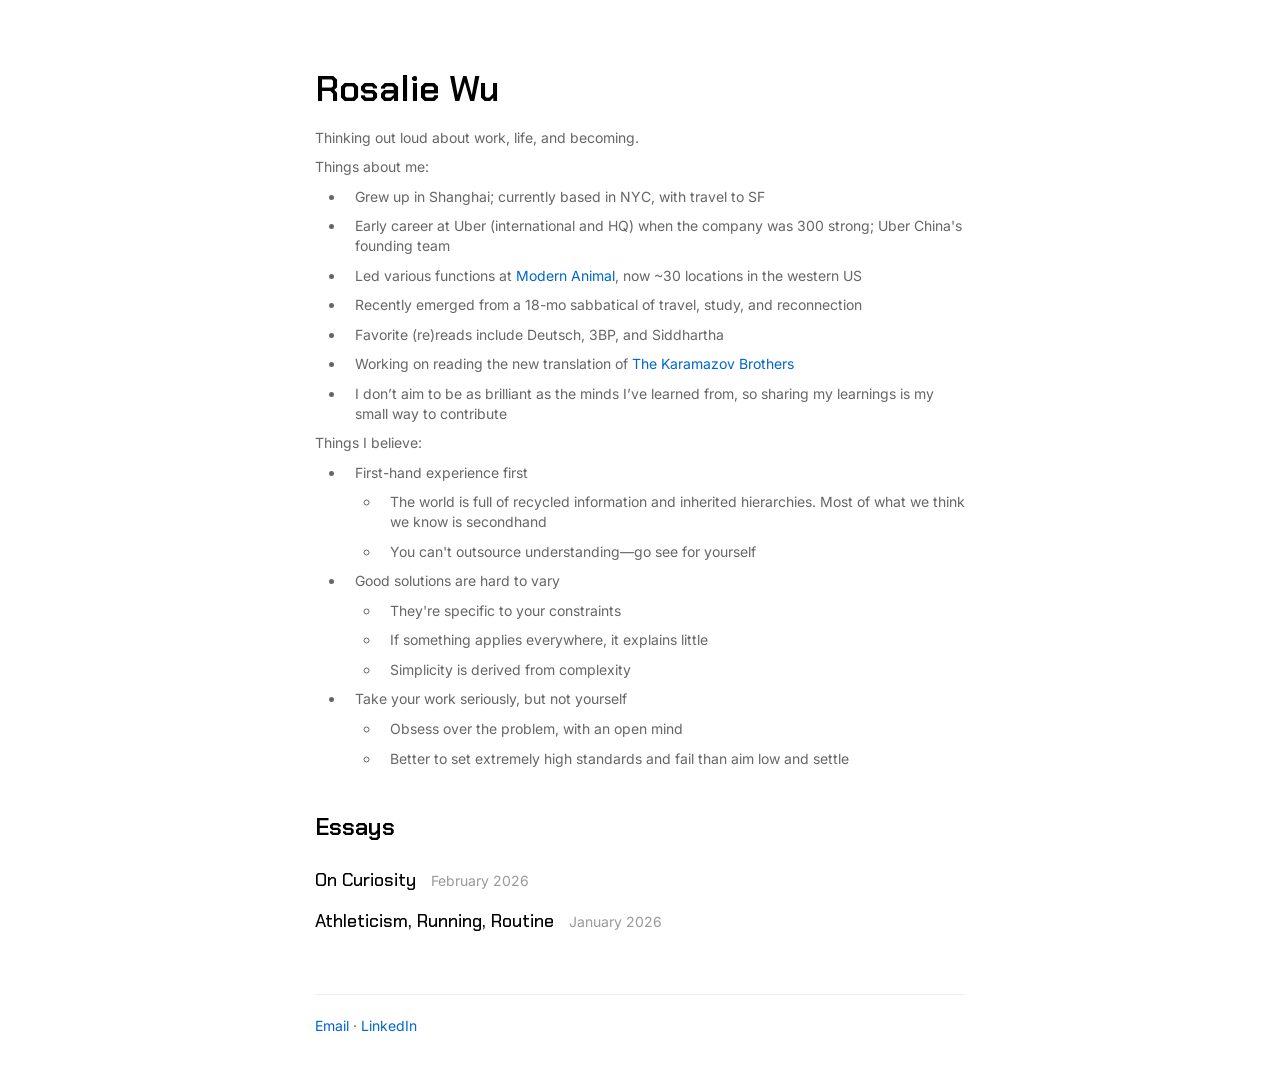
==== index.html @ 354f7472 "Initial commit: personal website" ====
<!DOCTYPE html>
<html lang="en">
<head>
  <meta charset="UTF-8">
  <meta name="viewport" content="width=device-width, initial-scale=1.0">
  <title>Rosalie Wu</title>
  
  <!-- Google Fonts -->
  <link rel="preconnect" href="https://fonts.googleapis.com">
  <link rel="preconnect" href="https://fonts.gstatic.com" crossorigin>
  <link href="https://fonts.googleapis.com/css2?family=Chakra+Petch:wght@400;500;600;700&family=Inter:wght@400;500;600&display=swap" rel="stylesheet">
  
  <link rel="stylesheet" href="style.css">
</head>
<body>
  <div class="container">
    <h1>Rosalie Wu</h1>
    <p class="bio">Thinking out loud about work, life, and becoming. </p>
    <p class="bio">Things about me:</p>
    <ul class="bio">
      <li>Grew up in Shanghai; currently based in NYC, with travel to SF</li>
      <li>Early career at Uber (international and HQ) when the company was 300 strong; Uber China's founding team</li>
      <li>Led various functions at <a href="https://www.modernanimal.com" target="_blank">Modern Animal</a>, now ~30 locations in the western US</li>
      <li>Recently emerged from a 18-mo sabbatical of travel, study, and reconnection</li>
      <li>Favorite (re)reads include Deutsch, 3BP, and Siddhartha</li>
      <li>Working on reading the new translation of <a href="https://a.co/d/9VdGdmg" target="_blank">The Karamazov Brothers</a></li>
      <li>I don’t aim to be as brilliant as the minds I’ve learned from, so sharing my learnings is my small way to contribute</li>
    </ul>
    <p class="bio">Things I believe:</p>
    </ul>
    <ul class="bio">
      <li>First-hand experience first
        <ul>
          <li>The world is full of recycled information and inherited hierarchies. Most of what we think we know is secondhand</li>
          <li>You can't outsource understanding—go see for yourself</li>
        </ul>
      </li>
      <li>Good solutions are hard to vary
        <ul>
          <li>They're specific to your constraints</li>
          <li>If something applies everywhere, it explains little</li>
          <li>Simplicity is derived from complexity</li>
        </ul>
      </li>
      <li>Take your work seriously, but not yourself
        <ul>
          <li>Obsess over the problem, with an open mind</li>
          <li>Better to set extremely high standards and fail than aim low and settle</li>
        </ul>
      </li>
    </ul>

    <h2>Essays</h2>
    <ul class="essays">
      <li>
        <a href="essays/on-curiosity.html">On Curiosity</a>
        <span class="date">February 2026</span>
      </li>
      <li>
        <a href="essays/athleticism-running-routine.html">Athleticism, Running, Routine</a>
        <span class="date">January 2026</span>
      </li>
    </ul>

    <footer>
      <p><a href="mailto:hi@rosaliewu.com">Email</a> · <a href="https://www.linkedin.com/in/rosaliewu/" target="_blank">LinkedIn</a></p>
    </footer>
  </div>
</body>
</html>
---- style.css ----
/* Reset and base styles */
* {
  margin: 0;
  padding: 0;
  box-sizing: border-box;
}

body {
  font-family: 'Inter', -apple-system, BlinkMacSystemFont, 'Segoe UI', sans-serif;
  font-size: 18px;
  line-height: 1.6;
  color: #222;
  background-color: #fff;
  padding: 20px;
}

/* Container for content */
.container {
  max-width: 650px;
  margin: 0 auto;
}

/* Typography */
h1 {
  font-family: 'Chakra Petch', -apple-system, BlinkMacSystemFont, 'Segoe UI', sans-serif;
  font-size: 36px;
  font-weight: 600;
  margin: 40px 0 10px;
  color: #000;
}

h2 {
  font-family: 'Chakra Petch', -apple-system, BlinkMacSystemFont, 'Segoe UI', sans-serif;
  font-size: 24px;
  font-weight: 600;
  margin: 40px 0 20px;
  color: #000;
}

p {
  margin-bottom: 20px;
}

.bio {
  color: #666;
  font-size: 14px;
  line-height: 1.4;
  margin-bottom: 10px;
}

/* Links */
a {
  color: #0066cc;
  text-decoration: none;
}

a:hover {
  text-decoration: underline;
}

/* Bullet points and lists */
ul {
  margin: 10px 0;
  padding-left: 0;
  list-style-position: outside;
}

ul li {
  margin-left: 30px;
  margin-bottom: 10px;
  padding-left: 10px;
  line-height: 1.4;
}

/* Sub-bullet points (nested lists) */
ul ul {
  margin-top: 10px;
  margin-bottom: 10px;
}

ul ul li {
  margin-left: 25px;
  list-style-type: circle;
}

/* Third level */
ul ul ul li {
  list-style-type: square;
}

/* Ordered lists (numbered) */
ol {
  margin: 10px 0;
  padding-left: 0;
}

ol li {
  margin-left: 30px;
  margin-bottom: 10px;
  padding-left: 10px;
  line-height: 1.4;
}

/* Nested numbered lists */
ol ol {
  margin-top: 10px;
  margin-bottom: 10px;
  list-style-type: lower-alpha;
}

ol ol ol {
  list-style-type: lower-roman;
}

/* Essay list on homepage */
.essays {
  list-style: none;
  margin: 0;
  padding: 0;
}

.essays li {
  margin-bottom: 15px;
  margin-left: 0; /* Override the general ul li styling */
  padding-left: 0;
}

.essays a {
  font-family: 'Chakra Petch', -apple-system, BlinkMacSystemFont, sans-serif;
  font-size: 18px;
  font-weight: 500;
  color: #000;
}

.essays a:hover {
  color: #0066cc;
}

.date {
  color: #999;
  font-size: 14px;
  margin-left: 10px;
}

/* Essay-specific styles */
.breadcrumb {
  margin: 20px 0;
  font-size: 14px;
}

article h1 {
  margin-bottom: 5px;
}

article h2 {
  font-family: 'Chakra Petch', -apple-system, BlinkMacSystemFont, sans-serif;
  font-size: 22px;
  font-weight: 600;
  margin-top: 40px;
  margin-bottom: 20px;
}

article .date {
  color: #999;
  font-size: 14px;
  margin-bottom: 30px;
  display: block;
}

blockquote {
  border-left: 3px solid #ccc;
  margin: 30px 0;
  padding-left: 20px;
  color: #666;
  font-style: italic;
}

strong {
  font-weight: 550;
  color: #222;
}

/* Footer */
footer {
  margin-top: 60px;
  padding-top: 20px;
  border-top: 1px solid #eee;
  color: #666;
  font-size: 14px;
}
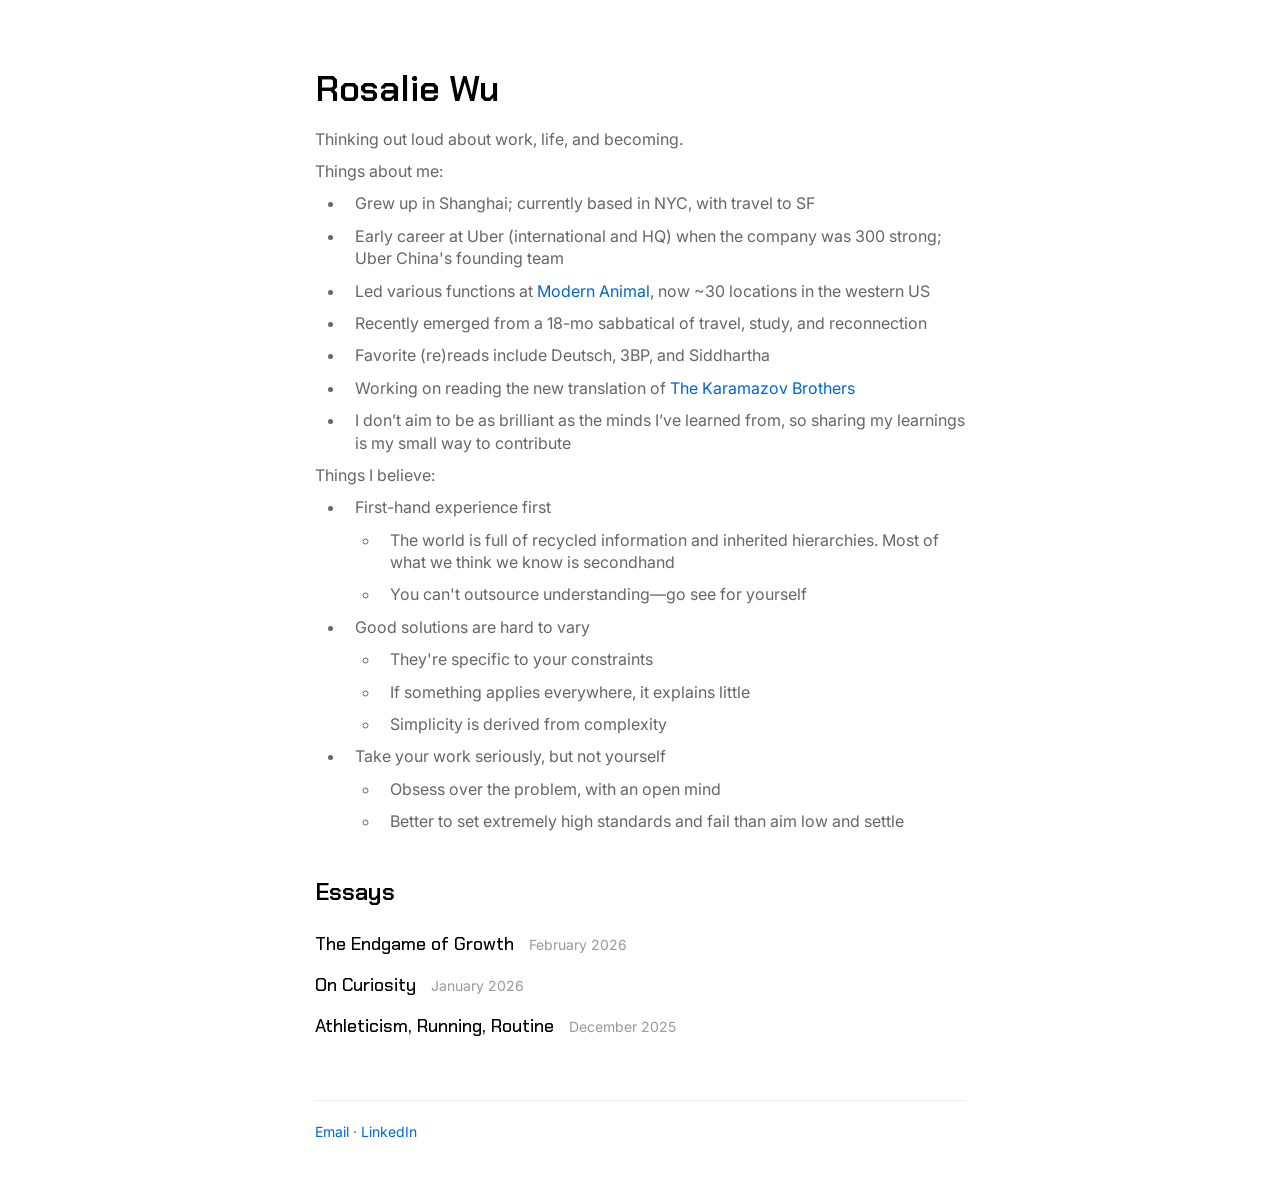
==== commit 1a1c34c5: "New Essay: The Endgame of Growth" ====
--- a/index.html
+++ b/index.html
@@ -53,12 +53,16 @@
     <h2>Essays</h2>
     <ul class="essays">
       <li>
-        <a href="essays/on-curiosity.html">On Curiosity</a>
+        <a href="essays/the-endgame-of-growth.html">The Endgame of Growth</a>
         <span class="date">February 2026</span>
       </li>
       <li>
+        <a href="essays/on-curiosity.html">On Curiosity</a>
+        <span class="date">January 2026</span>
+      </li>
+      <li>
         <a href="essays/athleticism-running-routine.html">Athleticism, Running, Routine</a>
-        <span class="date">January 2026</span>
+        <span class="date">December 2025</span>
       </li>
     </ul>
 
--- a/style.css
+++ b/style.css
@@ -43,7 +43,7 @@
 
 .bio {
   color: #666;
-  font-size: 14px;
+  font-size: 16px;
   line-height: 1.4;
   margin-bottom: 10px;
 }
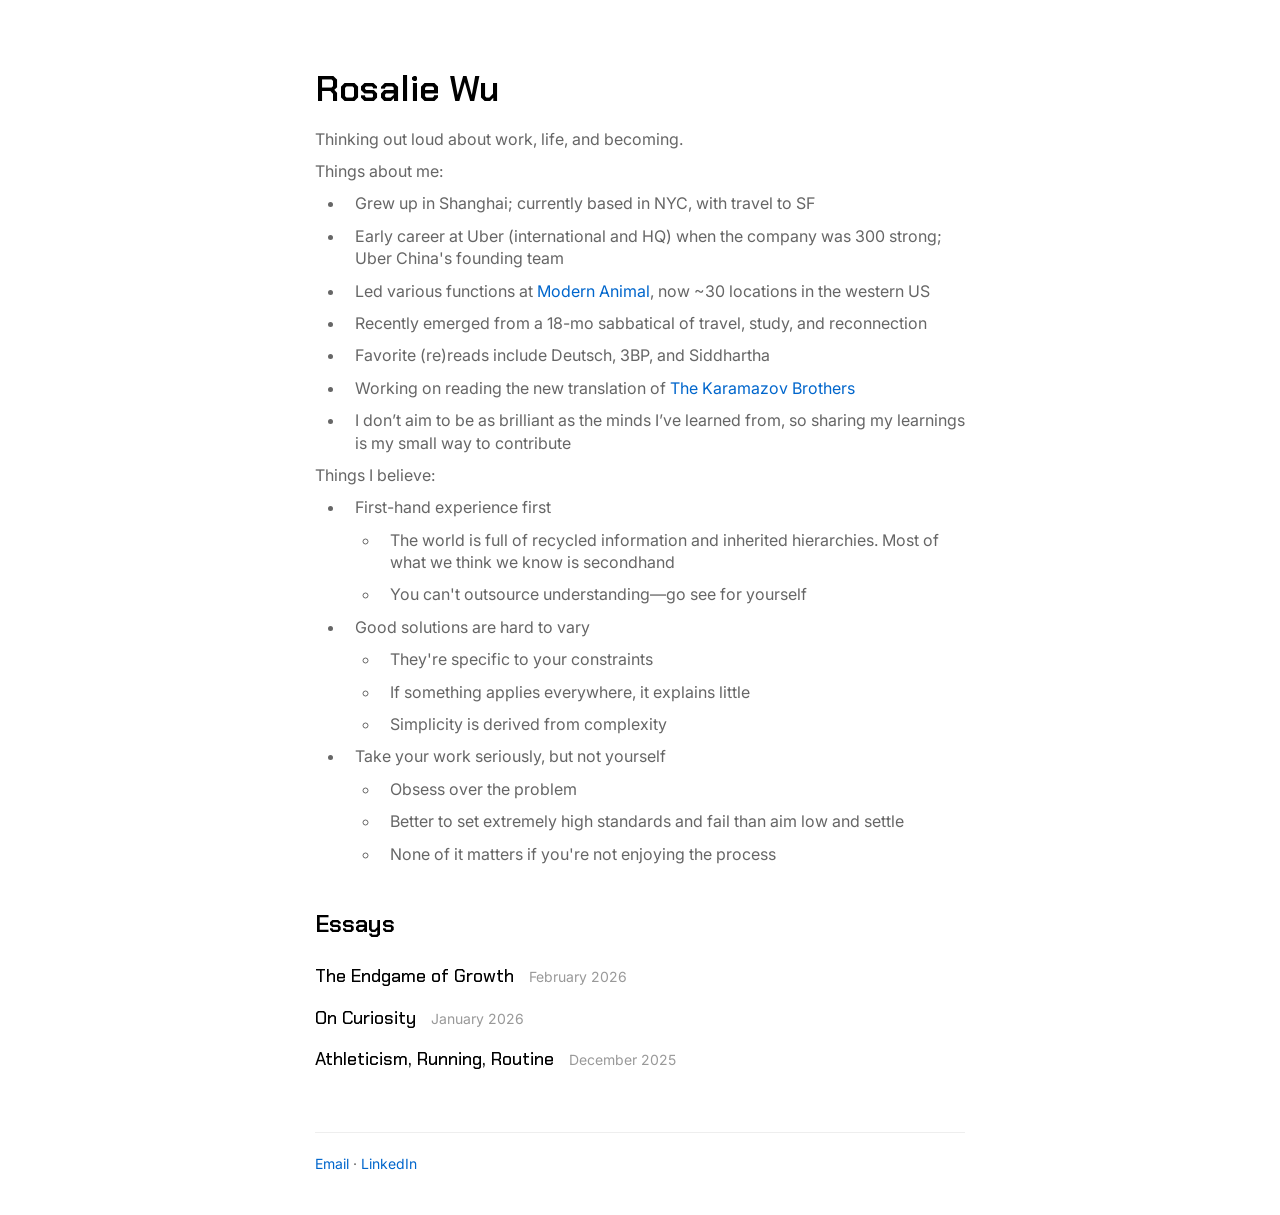
==== commit 16a9264c: "Update: things I believe" ====
--- a/index.html
+++ b/index.html
@@ -3,6 +3,8 @@
 <head>
   <meta charset="UTF-8">
   <meta name="viewport" content="width=device-width, initial-scale=1.0">
+  <meta name="description" content="Essays by Rosalie Wu on growth, learning, and building">
+  <meta name="author" content="Rosalie Wu">
   <title>Rosalie Wu</title>
   
   <!-- Google Fonts -->
@@ -44,8 +46,9 @@
       </li>
       <li>Take your work seriously, but not yourself
         <ul>
-          <li>Obsess over the problem, with an open mind</li>
+          <li>Obsess over the problem</li>
           <li>Better to set extremely high standards and fail than aim low and settle</li>
+          <li>None of it matters if you're not enjoying the process</li>
         </ul>
       </li>
     </ul>
